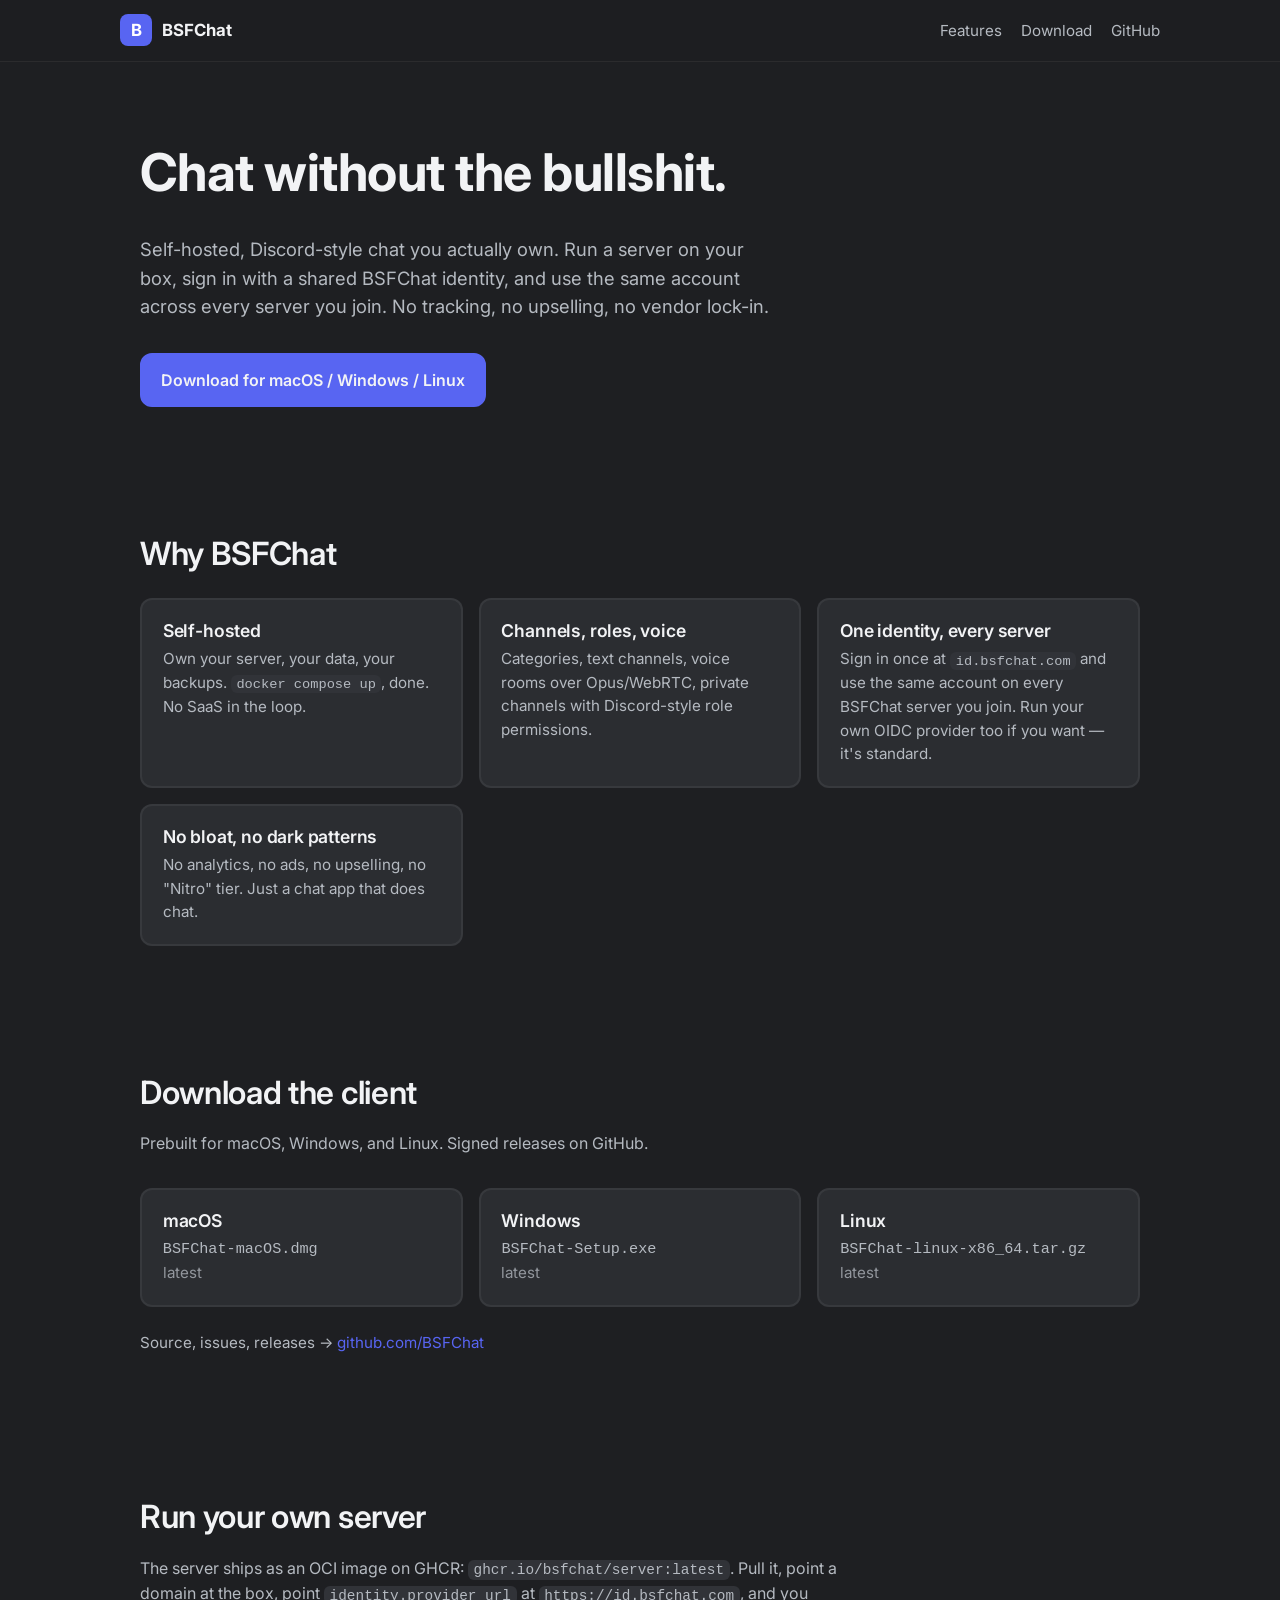
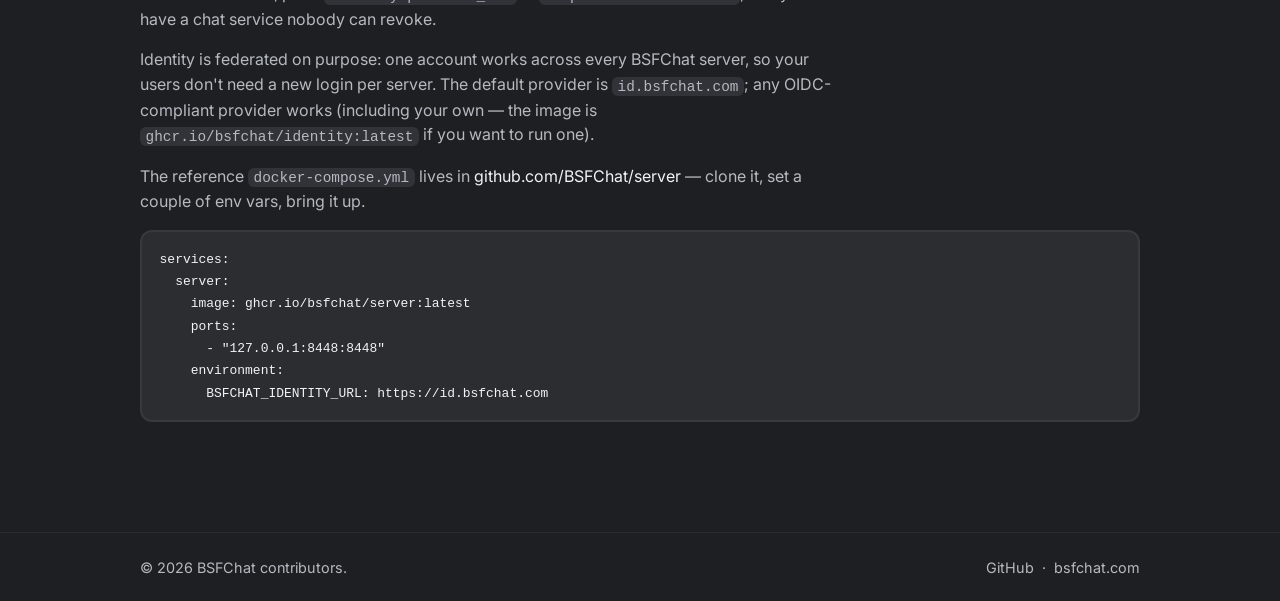
==== index.html @ 58b7e8c8 "Reframe identity as federated, not per-server Identity is intentionally shared across BSFChat server" ====
<!doctype html>
<html lang="en">
  <head>
    <meta charset="utf-8" />
    <meta name="viewport" content="width=device-width, initial-scale=1" />
    <title>BSFChat — Self-hosted chat, no tracking, no lock-in</title>
    <meta
      name="description"
      content="BSFChat is a self-hosted Discord/Teamspeak-style chat app. Own your server, your identity, your data. No tracking, no upselling, no vendor lock-in."
    />
    <meta name="theme-color" content="#1e1f22" />
    <link rel="icon" type="image/svg+xml" href="favicon.svg" />
    <link rel="preconnect" href="https://fonts.googleapis.com" />
    <link rel="preconnect" href="https://fonts.gstatic.com" crossorigin />
    <link
      href="https://fonts.googleapis.com/css2?family=Inter:wght@400;500;600;700&display=swap"
      rel="stylesheet"
    />
    <link rel="stylesheet" href="styles.css" />
  </head>
  <body>
    <header class="site-header">
      <div class="container header-inner">
        <a class="brand" href="/">
          <span class="brand-glyph" aria-hidden="true">B</span>
          <span class="brand-word">BSFChat</span>
        </a>
        <nav class="site-nav" aria-label="Primary">
          <a href="#features">Features</a>
          <a href="#download">Download</a>
          <a href="https://github.com/BSFChat" rel="noopener">GitHub</a>
        </nav>
      </div>
    </header>

    <main>
      <section class="hero">
        <div class="container">
          <h1>Chat without the bullshit.</h1>
          <p class="lede">
            Self-hosted, Discord-style chat you actually own. Run a server on
            your box, sign in with a shared BSFChat identity, and use the same
            account across every server you join. No tracking, no upselling,
            no vendor lock-in.
          </p>
          <a class="btn btn-primary" href="#download">
            Download for macOS / Windows / Linux
          </a>
        </div>
      </section>

      <section id="features" class="features">
        <div class="container">
          <h2>Why BSFChat</h2>
          <div class="tiles">
            <article class="tile">
              <h3>Self-hosted</h3>
              <p>
                Own your server, your data, your backups. <code>docker compose
                up</code>, done. No SaaS in the loop.
              </p>
            </article>
            <article class="tile">
              <h3>Channels, roles, voice</h3>
              <p>
                Categories, text channels, voice rooms over Opus/WebRTC, private
                channels with Discord-style role permissions.
              </p>
            </article>
            <article class="tile">
              <h3>One identity, every server</h3>
              <p>
                Sign in once at <code>id.bsfchat.com</code> and use the same
                account on every BSFChat server you join. Run your own OIDC
                provider too if you want — it's standard.
              </p>
            </article>
            <article class="tile">
              <h3>No bloat, no dark patterns</h3>
              <p>
                No analytics, no ads, no upselling, no "Nitro" tier. Just a chat
                app that does chat.
              </p>
            </article>
          </div>
        </div>
      </section>

      <section id="download" class="download">
        <div class="container">
          <h2>Download the client</h2>
          <p class="section-lede">
            Prebuilt for macOS, Windows, and Linux. Signed releases on GitHub.
          </p>
          <div class="tiles">
            <a
              class="tile tile-link download-tile"
              data-platform="macos"
              href="https://github.com/BSFChat/client/releases/latest/download/BSFChat-macOS.dmg"
            >
              <h3>macOS</h3>
              <p class="download-file">BSFChat-macOS.dmg</p>
              <p class="download-version" data-version>latest</p>
            </a>
            <a
              class="tile tile-link download-tile"
              data-platform="windows"
              href="https://github.com/BSFChat/client/releases/latest/download/BSFChat-Setup.exe"
            >
              <h3>Windows</h3>
              <p class="download-file">BSFChat-Setup.exe</p>
              <p class="download-version" data-version>latest</p>
            </a>
            <a
              class="tile tile-link download-tile"
              data-platform="linux"
              href="https://github.com/BSFChat/client/releases/latest/download/BSFChat-linux-x86_64.tar.gz"
            >
              <h3>Linux</h3>
              <p class="download-file">BSFChat-linux-x86_64.tar.gz</p>
              <p class="download-version" data-version>latest</p>
            </a>
          </div>
          <p class="download-meta">
            Source, issues, releases →
            <a href="https://github.com/BSFChat" rel="noopener"
              >github.com/BSFChat</a
            >
          </p>
        </div>
      </section>

      <section id="self-host" class="self-host">
        <div class="container">
          <h2>Run your own server</h2>
          <p>
            The server ships as an OCI image on GHCR:
            <code>ghcr.io/bsfchat/server:latest</code>. Pull it, point a
            domain at the box, point <code>identity.provider_url</code> at
            <code>https://id.bsfchat.com</code>, and you have a chat service
            nobody can revoke.
          </p>
          <p>
            Identity is federated on purpose: one account works across every
            BSFChat server, so your users don't need a new login per server.
            The default provider is <code>id.bsfchat.com</code>; any
            OIDC-compliant provider works (including your own — the image is
            <code>ghcr.io/bsfchat/identity:latest</code> if you want to run
            one).
          </p>
          <p>
            The reference <code>docker-compose.yml</code> lives in
            <a href="https://github.com/BSFChat/server" rel="noopener"
              >github.com/BSFChat/server</a
            >
            — clone it, set a couple of env vars, bring it up.
          </p>
          <pre><code>services:
  server:
    image: ghcr.io/bsfchat/server:latest
    ports:
      - "127.0.0.1:8448:8448"
    environment:
      BSFCHAT_IDENTITY_URL: https://id.bsfchat.com</code></pre>
        </div>
      </section>
    </main>

    <footer class="site-footer">
      <div class="container footer-inner">
        <p>&copy; <span id="year">2026</span> BSFChat contributors.</p>
        <p>
          <a href="https://github.com/BSFChat" rel="noopener">GitHub</a>
          &nbsp;·&nbsp;
          <a href="https://bsfchat.com">bsfchat.com</a>
        </p>
      </div>
    </footer>

    <script>
      document.getElementById("year").textContent = new Date().getFullYear();

      (function injectVersion() {
        var nodes = document.querySelectorAll("[data-version]");
        if (!nodes.length || typeof fetch !== "function") return;
        fetch("https://api.github.com/repos/BSFChat/client/releases/latest", {
          headers: { Accept: "application/vnd.github+json" }
        })
          .then(function (r) {
            if (!r.ok) throw new Error("bad status " + r.status);
            return r.json();
          })
          .then(function (data) {
            var tag = (data && data.tag_name) || "";
            if (!tag) return;
            nodes.forEach(function (n) {
              n.textContent = tag;
            });
          })
          .catch(function () {
            /* keep the "latest" placeholder */
          });
      })();
    </script>
  </body>
</html>
---- styles.css ----
/* BSFChat landing — dark theme, no framework */

:root {
  --bg-0: #1e1f22;
  --bg-1: #2b2d31;
  --bg-2: #313338;
  --text: #f2f3f5;
  --text-muted: #b5bac1;
  --accent: #5865f2;
  --accent-hover: #4752c4;
  --border: rgba(255, 255, 255, 0.06);
  --radius: 12px;
  --max: 1040px;
}

* { box-sizing: border-box; }

html, body {
  margin: 0;
  padding: 0;
  background: var(--bg-0);
  color: var(--text);
  font-family: "Inter", system-ui, -apple-system, "Segoe UI", Roboto, sans-serif;
  font-size: 16px;
  line-height: 1.55;
  -webkit-font-smoothing: antialiased;
  text-rendering: optimizeLegibility;
}

body { min-height: 100vh; display: flex; flex-direction: column; }
main { flex: 1; }

.container {
  width: 100%;
  max-width: var(--max);
  margin: 0 auto;
  padding: 0 1.25rem;
}

a { color: var(--text); text-decoration: none; }
a:hover { color: var(--accent); }

code {
  font-family: ui-monospace, SFMono-Regular, "SF Mono", Menlo, Consolas, monospace;
  background: var(--bg-2);
  padding: 0.1rem 0.35rem;
  border-radius: 6px;
  font-size: 0.9em;
}

pre {
  background: var(--bg-1);
  border: 2px solid var(--border);
  border-radius: var(--radius);
  padding: 1rem 1.1rem;
  overflow-x: auto;
  font-size: 0.9rem;
  line-height: 1.55;
}

pre code { background: transparent; padding: 0; }

/* Header */
.site-header {
  border-bottom: 1px solid var(--border);
  background: rgba(30, 31, 34, 0.85);
  backdrop-filter: blur(8px);
  position: sticky;
  top: 0;
  z-index: 10;
}

.header-inner {
  display: flex;
  align-items: center;
  justify-content: space-between;
  gap: 1rem;
  padding: 0.9rem 0;
}

.brand { display: inline-flex; align-items: center; gap: 0.6rem; font-weight: 700; }

.brand-glyph {
  display: inline-grid;
  place-items: center;
  width: 2rem;
  height: 2rem;
  border-radius: 8px;
  background: var(--accent);
  color: #fff;
  font-weight: 700;
  font-size: 1.05rem;
}

.brand-word { font-size: 1.05rem; }

.site-nav { display: flex; gap: 1.2rem; font-size: 0.95rem; color: var(--text-muted); }
.site-nav a { color: var(--text-muted); }
.site-nav a:hover { color: var(--text); }

/* Sections */
section { padding: 4rem 0; }

h1, h2, h3 { margin: 0 0 0.6em; line-height: 1.2; letter-spacing: -0.01em; }
h1 { font-size: clamp(2rem, 5vw, 3.25rem); font-weight: 700; }
h2 { font-size: clamp(1.4rem, 3vw, 2rem); font-weight: 600; }
h3 { font-size: 1.1rem; font-weight: 600; }

p { color: var(--text-muted); margin: 0 0 1rem; }

.lede { font-size: 1.15rem; max-width: 40rem; margin-bottom: 2rem; }
.section-lede { max-width: 40rem; margin-bottom: 2rem; }

.hero { padding: 5rem 0 4rem; }
.hero h1 { max-width: 18ch; }

/* Buttons */
.btn {
  display: inline-block;
  padding: 0.8rem 1.2rem;
  border: 2px solid var(--border);
  border-radius: var(--radius);
  font-weight: 600;
  font-size: 1rem;
  color: var(--text);
  background: var(--bg-1);
  transition: border-color 0.15s ease, background 0.15s ease, transform 0.15s ease;
}
.btn:hover { border-color: var(--accent); color: var(--text); }
.btn-primary { background: var(--accent); border-color: var(--accent); }
.btn-primary:hover { background: var(--accent-hover); border-color: var(--accent-hover); }

/* Tiles */
.tiles {
  display: grid;
  gap: 1rem;
  grid-template-columns: repeat(auto-fit, minmax(240px, 1fr));
  margin-top: 1.5rem;
}

.tile {
  background: var(--bg-1);
  border: 2px solid var(--border);
  border-radius: var(--radius);
  padding: 1.25rem 1.3rem;
  transition: border-color 0.15s ease, transform 0.15s ease;
}
.tile:hover { border-color: var(--accent); }
.tile h3 { margin-bottom: 0.4rem; }
.tile p { margin: 0; font-size: 0.95rem; }

.tile-link { display: block; }
.tile-link:hover { transform: translateY(-2px); }

.download-file {
  font-family: ui-monospace, SFMono-Regular, "SF Mono", Menlo, Consolas, monospace;
  font-size: 0.85rem;
  color: var(--text-muted);
  margin-bottom: 0.4rem;
  word-break: break-all;
}

.download-version { font-size: 0.8rem; color: var(--text-muted); margin: 0; opacity: 0.75; }
.download-meta { margin-top: 1.5rem; font-size: 0.95rem; }
.download-meta a { color: var(--accent); }

.self-host p { max-width: 44rem; }

/* Footer */
.site-footer {
  border-top: 1px solid var(--border);
  padding: 1.5rem 0;
  margin-top: 2rem;
}

.footer-inner {
  display: flex;
  justify-content: space-between;
  gap: 1rem;
  flex-wrap: wrap;
  color: var(--text-muted);
  font-size: 0.9rem;
}
.footer-inner p { margin: 0; }
.footer-inner a { color: var(--text-muted); }
.footer-inner a:hover { color: var(--accent); }

/* Responsive */
@media (max-width: 540px) {
  .site-nav { gap: 0.9rem; font-size: 0.9rem; }
  section { padding: 3rem 0; }
  .hero { padding: 3.5rem 0 3rem; }
}

@media (prefers-reduced-motion: reduce) {
  *, *::before, *::after {
    transition: none !important;
    animation: none !important;
    scroll-behavior: auto !important;
  }
}

html { scroll-behavior: smooth; }
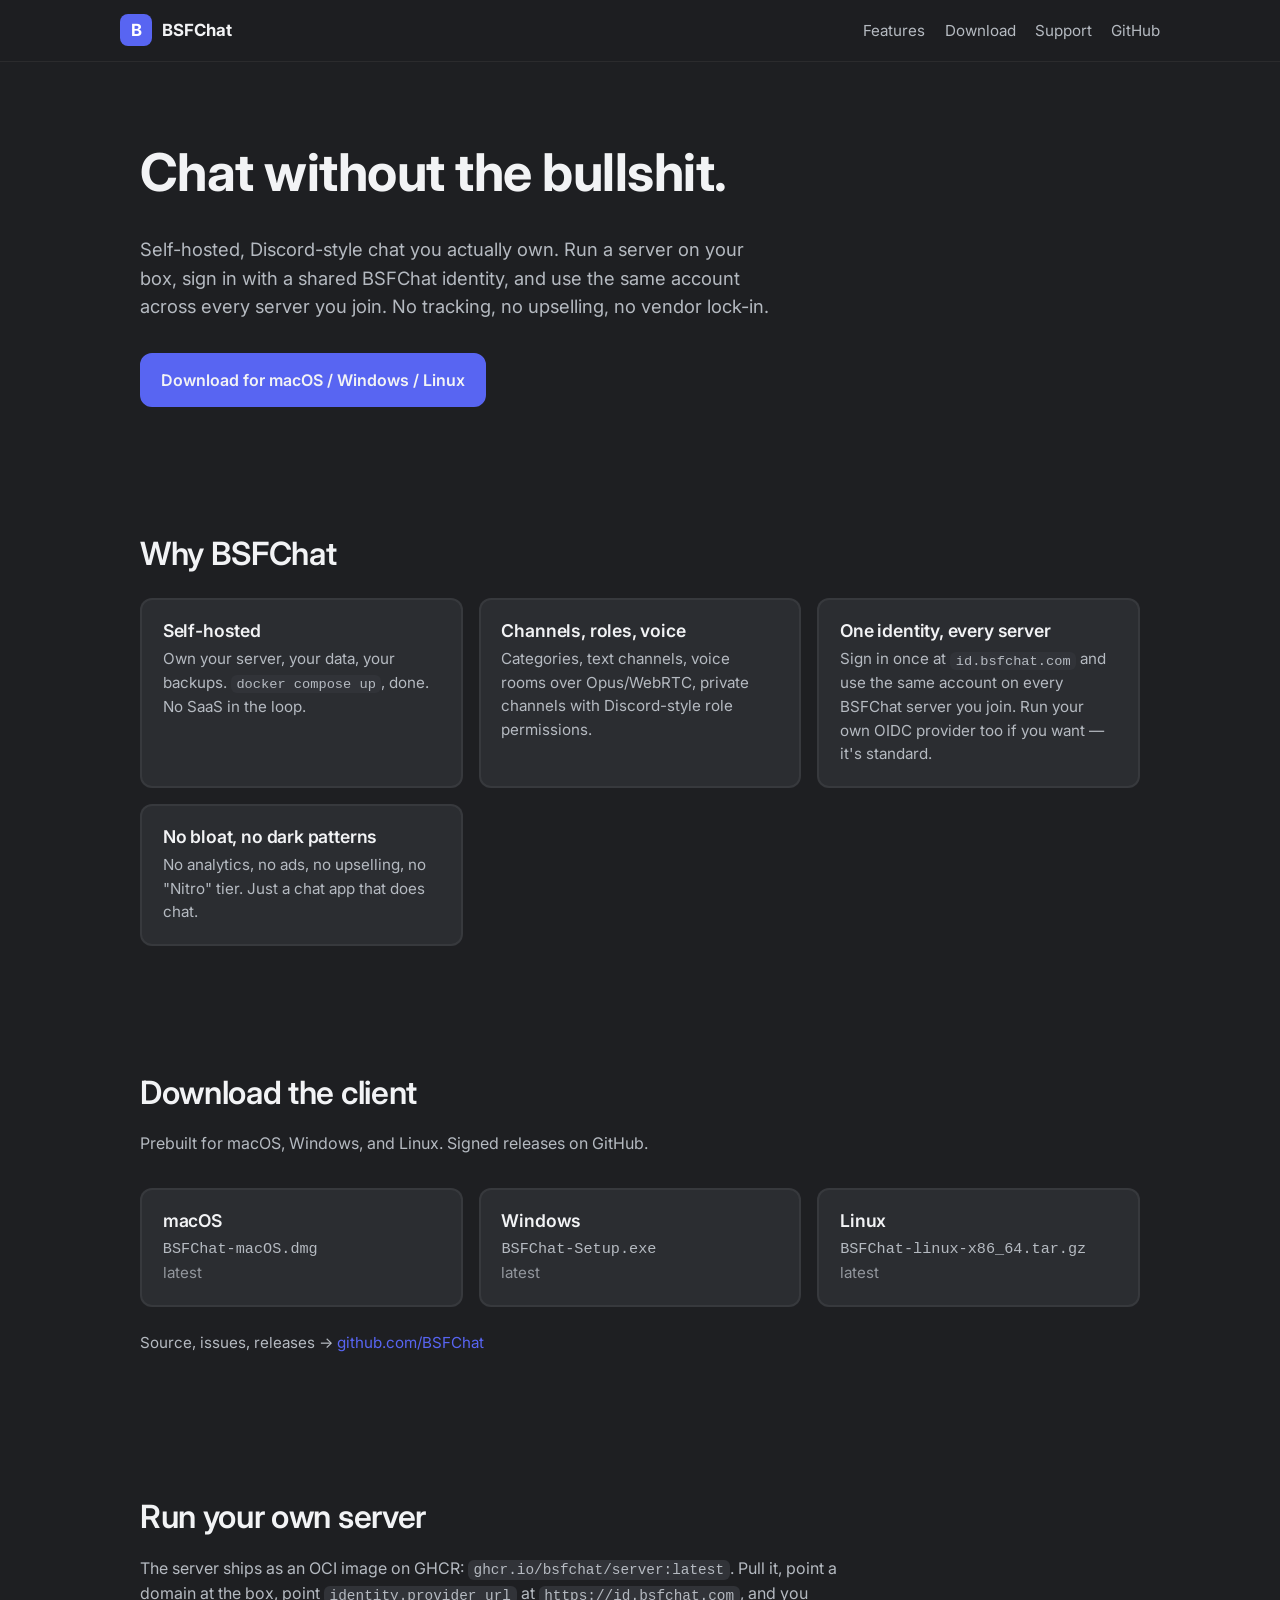
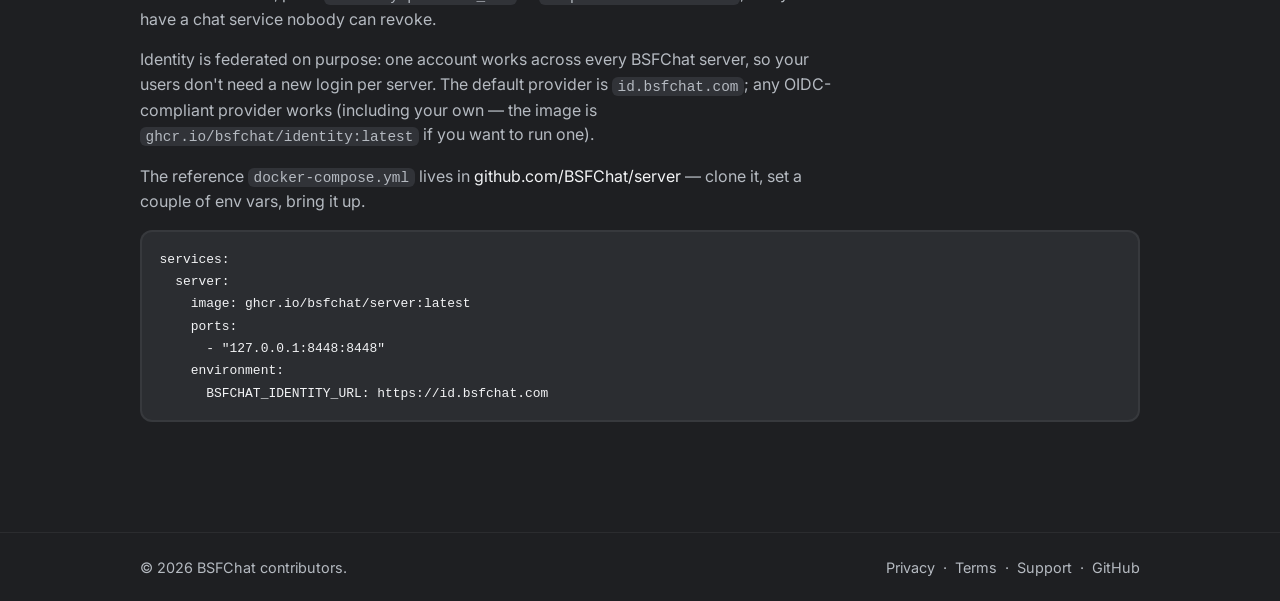
==== commit f133e2ac: "web: privacy policy, grounded in what the code actually does Neither store accepts a submission with" ====
--- a/index.html
+++ b/index.html
@@ -28,6 +28,7 @@
         <nav class="site-nav" aria-label="Primary">
           <a href="#features">Features</a>
           <a href="#download">Download</a>
+          <a href="/support">Support</a>
           <a href="https://github.com/BSFChat" rel="noopener">GitHub</a>
         </nav>
       </div>
@@ -170,9 +171,13 @@
       <div class="container footer-inner">
         <p>&copy; <span id="year">2026</span> BSFChat contributors.</p>
         <p>
+          <a href="/privacy">Privacy</a>
+          &nbsp;·&nbsp;
+          <a href="/terms">Terms</a>
+          &nbsp;·&nbsp;
+          <a href="/support">Support</a>
+          &nbsp;·&nbsp;
           <a href="https://github.com/BSFChat" rel="noopener">GitHub</a>
-          &nbsp;·&nbsp;
-          <a href="https://bsfchat.com">bsfchat.com</a>
         </p>
       </div>
     </footer>
--- a/styles.css
+++ b/styles.css
@@ -201,3 +201,108 @@
 }
 
 html { scroll-behavior: smooth; }
+
+/* ---------------------------------------------------------------------------
+   Document pages (/privacy, /terms, /support)
+   Long-form prose. Same tokens as the landing page — no new colours.
+   --------------------------------------------------------------------------- */
+
+.doc { padding: 3rem 0 4rem; }
+.doc .container { max-width: 46rem; }
+
+.doc h1 { font-size: clamp(1.8rem, 4vw, 2.6rem); margin-bottom: 0.4em; }
+.doc h2 {
+  font-size: 1.35rem;
+  margin-top: 2.5rem;
+  padding-top: 1.5rem;
+  border-top: 1px solid var(--border);
+}
+.doc h3 { font-size: 1.05rem; margin-top: 1.8rem; }
+.doc h2:first-of-type { border-top: 0; padding-top: 0; margin-top: 2rem; }
+
+.doc p, .doc li { color: var(--text-muted); }
+.doc strong { color: var(--text); font-weight: 600; }
+.doc ul, .doc ol { margin: 0 0 1rem; padding-left: 1.3rem; }
+.doc li { margin-bottom: 0.5rem; }
+.doc a { color: var(--accent); }
+.doc a:hover { text-decoration: underline; }
+
+.doc-meta {
+  font-size: 0.9rem;
+  color: var(--text-muted);
+  opacity: 0.8;
+  margin-bottom: 2rem;
+}
+
+/* Callouts. .doc-note is the neutral one; .doc-note-review is the
+   "an AI drafted this, a human has not signed it off" banner. */
+.doc-note {
+  background: var(--bg-1);
+  border: 2px solid var(--border);
+  border-left-width: 4px;
+  border-left-color: var(--accent);
+  border-radius: var(--radius);
+  padding: 1.1rem 1.25rem;
+  margin: 0 0 2rem;
+}
+.doc-note p:last-child { margin-bottom: 0; }
+.doc-note h2, .doc-note h3 {
+  margin-top: 0;
+  padding-top: 0;
+  border-top: 0;
+  color: var(--text);
+}
+
+.doc-note-review { border-left-color: #faa61a; }
+.doc-note-review h2 { font-size: 1.1rem; }
+
+/* Inline marker for a sentence the owner must confirm before publishing. */
+.review-flag {
+  color: #faa61a;
+  font-weight: 600;
+  font-size: 0.85em;
+  letter-spacing: 0.02em;
+  text-transform: uppercase;
+  white-space: nowrap;
+}
+
+/* Tables — used for the "what is stored" summaries. */
+.doc table {
+  width: 100%;
+  border-collapse: collapse;
+  margin: 0 0 1.5rem;
+  font-size: 0.95rem;
+}
+.doc th, .doc td {
+  text-align: left;
+  vertical-align: top;
+  padding: 0.6rem 0.75rem;
+  border-bottom: 1px solid var(--border);
+  color: var(--text-muted);
+}
+.doc th { color: var(--text); font-weight: 600; }
+.doc thead tr { border-bottom: 2px solid var(--border); }
+.doc tbody tr:last-child td { border-bottom: 0; }
+
+.doc-table-wrap { overflow-x: auto; }
+
+/* The "what we do not collect" list — visually distinct from prose. */
+.doc-nope { list-style: none; padding-left: 0; }
+.doc-nope li {
+  padding-left: 1.6rem;
+  position: relative;
+}
+.doc-nope li::before {
+  content: "×";
+  position: absolute;
+  left: 0.35rem;
+  top: -0.05rem;
+  color: var(--accent);
+  font-weight: 700;
+  font-size: 1.15em;
+}
+
+@media (max-width: 540px) {
+  .doc { padding: 2rem 0 3rem; }
+  .doc th, .doc td { padding: 0.5rem 0.5rem; font-size: 0.9rem; }
+}
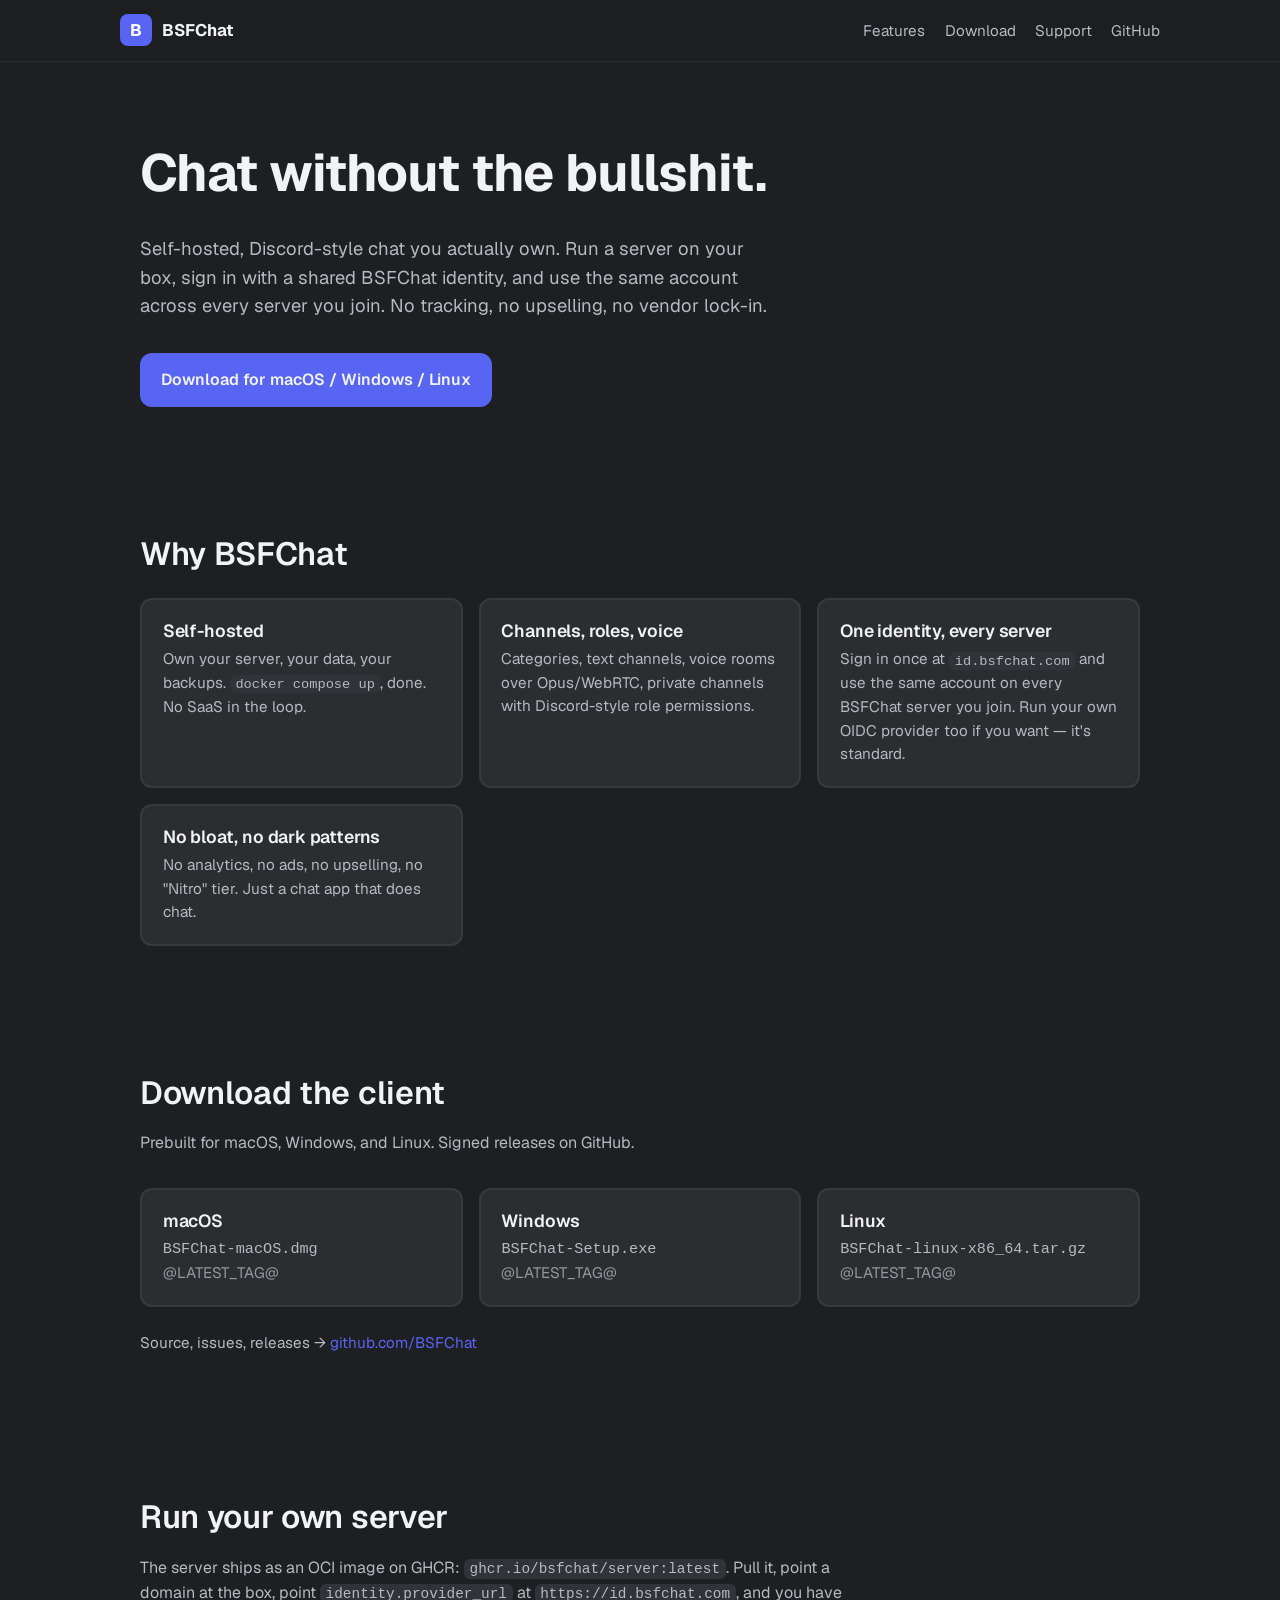
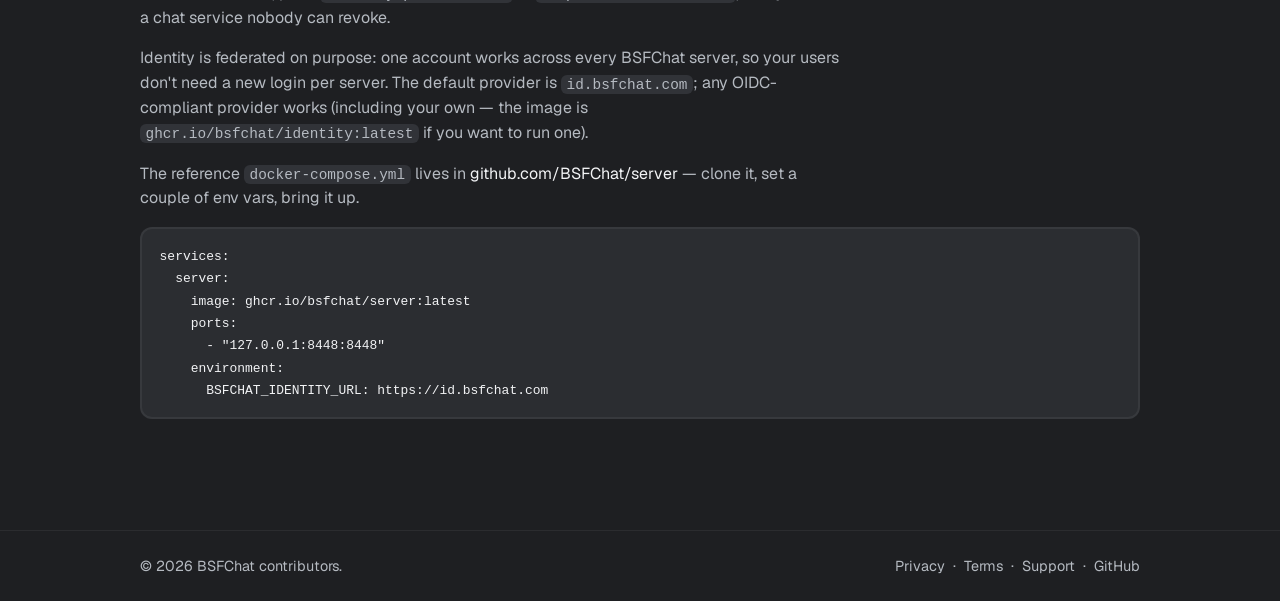
==== commit 347c87a2: "web: stop handing visitors to Google and GitHub to render a page that says "no tracking" The privacy" ====
--- a/index.html
+++ b/index.html
@@ -10,12 +10,6 @@
     />
     <meta name="theme-color" content="#1e1f22" />
     <link rel="icon" type="image/svg+xml" href="favicon.svg" />
-    <link rel="preconnect" href="https://fonts.googleapis.com" />
-    <link rel="preconnect" href="https://fonts.gstatic.com" crossorigin />
-    <link
-      href="https://fonts.googleapis.com/css2?family=Inter:wght@400;500;600;700&display=swap"
-      rel="stylesheet"
-    />
     <link rel="stylesheet" href="styles.css" />
   </head>
   <body>
@@ -101,7 +95,7 @@
             >
               <h3>macOS</h3>
               <p class="download-file">BSFChat-macOS.dmg</p>
-              <p class="download-version" data-version>latest</p>
+              <p class="download-version">@LATEST_TAG@</p>
             </a>
             <a
               class="tile tile-link download-tile"
@@ -110,7 +104,7 @@
             >
               <h3>Windows</h3>
               <p class="download-file">BSFChat-Setup.exe</p>
-              <p class="download-version" data-version>latest</p>
+              <p class="download-version">@LATEST_TAG@</p>
             </a>
             <a
               class="tile tile-link download-tile"
@@ -119,7 +113,7 @@
             >
               <h3>Linux</h3>
               <p class="download-file">BSFChat-linux-x86_64.tar.gz</p>
-              <p class="download-version" data-version>latest</p>
+              <p class="download-version">@LATEST_TAG@</p>
             </a>
           </div>
           <p class="download-meta">
@@ -169,7 +163,7 @@
 
     <footer class="site-footer">
       <div class="container footer-inner">
-        <p>&copy; <span id="year">2026</span> BSFChat contributors.</p>
+        <p>&copy; 2026 BSFChat contributors.</p>
         <p>
           <a href="/privacy">Privacy</a>
           &nbsp;·&nbsp;
@@ -182,30 +176,18 @@
       </div>
     </footer>
 
-    <script>
-      document.getElementById("year").textContent = new Date().getFullYear();
+    <!--
+      No script on this page any more, deliberately.
 
-      (function injectVersion() {
-        var nodes = document.querySelectorAll("[data-version]");
-        if (!nodes.length || typeof fetch !== "function") return;
-        fetch("https://api.github.com/repos/BSFChat/client/releases/latest", {
-          headers: { Accept: "application/vnd.github+json" }
-        })
-          .then(function (r) {
-            if (!r.ok) throw new Error("bad status " + r.status);
-            return r.json();
-          })
-          .then(function (data) {
-            var tag = (data && data.tag_name) || "";
-            if (!tag) return;
-            nodes.forEach(function (n) {
-              n.textContent = tag;
-            });
-          })
-          .catch(function () {
-            /* keep the "latest" placeholder */
-          });
-      })();
-    </script>
+      The version labels used to be filled in by a browser-side fetch of
+      the GitHub releases API. That handed every visitor's IP address and
+      User-Agent to a third party before they had clicked anything, on a
+      site whose entire pitch is "no tracking". The tag is substituted at
+      deploy time instead (see .github/workflows/deploy.yml), so what the
+      browser receives is static bytes from this origin and nothing else.
+
+      The copyright year is baked in rather than computed from the
+      visitor's clock, which was the only other reason for script here.
+    -->
   </body>
 </html>
--- a/styles.css
+++ b/styles.css
@@ -1,4 +1,35 @@
 /* BSFChat landing — dark theme, no framework */
+
+/* Self-hosted, deliberately.
+ *
+ * This site tells visitors it does not track them, so it must not hand
+ * their IP address to a third party to render its own text. A
+ * <link href="fonts.googleapis.com"> does exactly that: every visitor's
+ * IP, User-Agent and Referer reach Google before a single word is
+ * drawn, which is also why a German court found embedded Google Fonts
+ * to be an unlawful transfer of personal data (LG München I, 3 O
+ * 17493/20). One 70 KB file served from our own origin removes the
+ * whole problem, and removes the round trip as well.
+ *
+ * Geist rather than Inter because it is the typeface the desktop and
+ * mobile clients already ship (client/qml/fonts/Geist-Variable.ttf), so
+ * the site and the app now look like the same product — and because it
+ * was already vetted and licensed in this project. SIL Open Font
+ * License 1.1; the licence text ships beside the font at
+ * /fonts/OFL.txt, which is what the OFL requires.
+ *
+ * One variable font covers every weight the site uses (400-700), so
+ * this is a single request, not four. font-display: swap keeps text
+ * visible while it loads; the system stack below is what renders in
+ * that window and is close enough in metrics not to reflow badly.
+ */
+@font-face {
+  font-family: "Geist";
+  src: url("/fonts/Geist-Variable.woff2") format("woff2-variations");
+  font-weight: 100 900;
+  font-style: normal;
+  font-display: swap;
+}
 
 :root {
   --bg-0: #1e1f22;
@@ -9,6 +40,7 @@
   --accent: #5865f2;
   --accent-hover: #4752c4;
   --border: rgba(255, 255, 255, 0.06);
+  --warn: #faa61a;
   --radius: 12px;
   --max: 1040px;
 }
@@ -20,7 +52,7 @@
   padding: 0;
   background: var(--bg-0);
   color: var(--text);
-  font-family: "Inter", system-ui, -apple-system, "Segoe UI", Roboto, sans-serif;
+  font-family: "Geist", system-ui, -apple-system, "Segoe UI", Roboto, sans-serif;
   font-size: 16px;
   line-height: 1.55;
   -webkit-font-smoothing: antialiased;
@@ -187,7 +219,10 @@
 
 /* Responsive */
 @media (max-width: 540px) {
-  .site-nav { gap: 0.9rem; font-size: 0.9rem; }
+  /* Four nav links no longer fit beside the wordmark, so let the nav drop
+     to its own line rather than letting the last one clip off the edge. */
+  .header-inner { flex-wrap: wrap; row-gap: 0.5rem; }
+  .site-nav { gap: 0.9rem; font-size: 0.9rem; flex-wrap: wrap; }
   section { padding: 3rem 0; }
   .hero { padding: 3.5rem 0 3rem; }
 }
@@ -253,12 +288,12 @@
   color: var(--text);
 }
 
-.doc-note-review { border-left-color: #faa61a; }
+.doc-note-review { border-left-color: var(--warn); }
 .doc-note-review h2 { font-size: 1.1rem; }
 
 /* Inline marker for a sentence the owner must confirm before publishing. */
 .review-flag {
-  color: #faa61a;
+  color: var(--warn);
   font-weight: 600;
   font-size: 0.85em;
   letter-spacing: 0.02em;
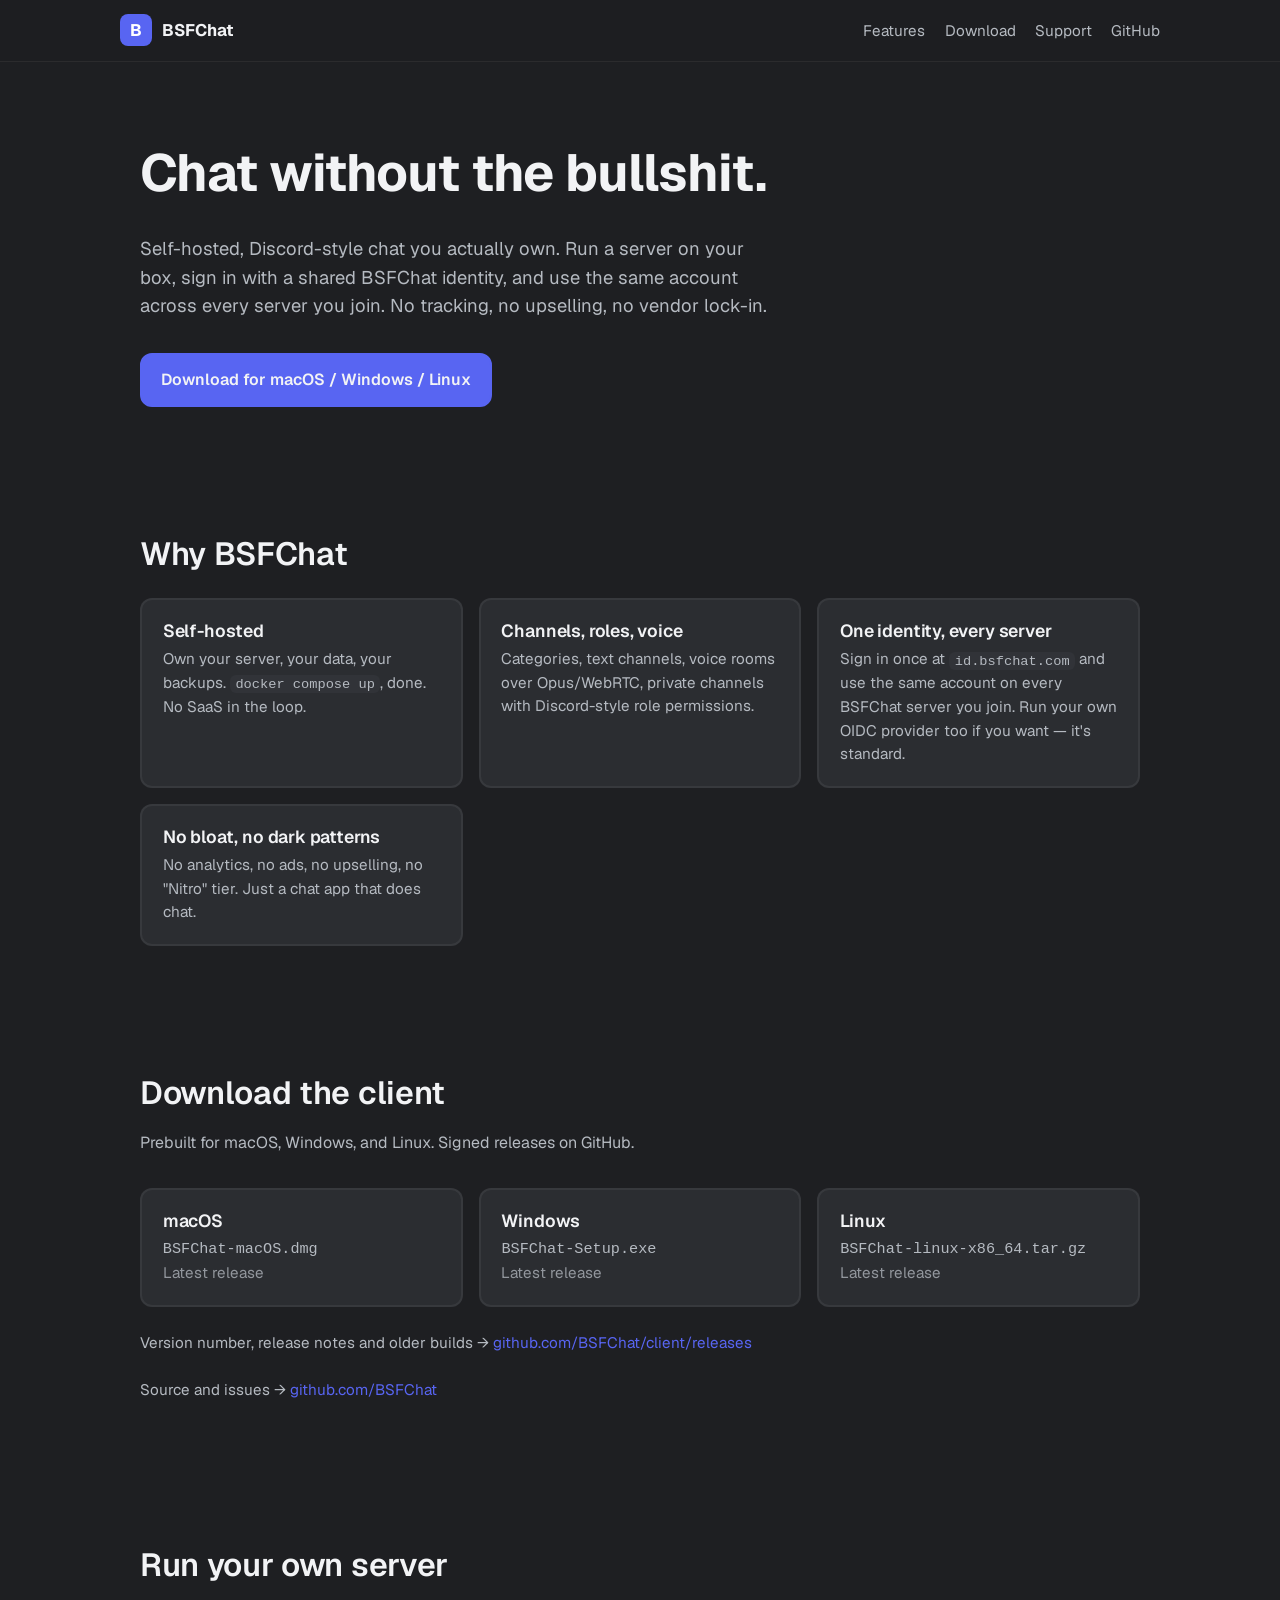
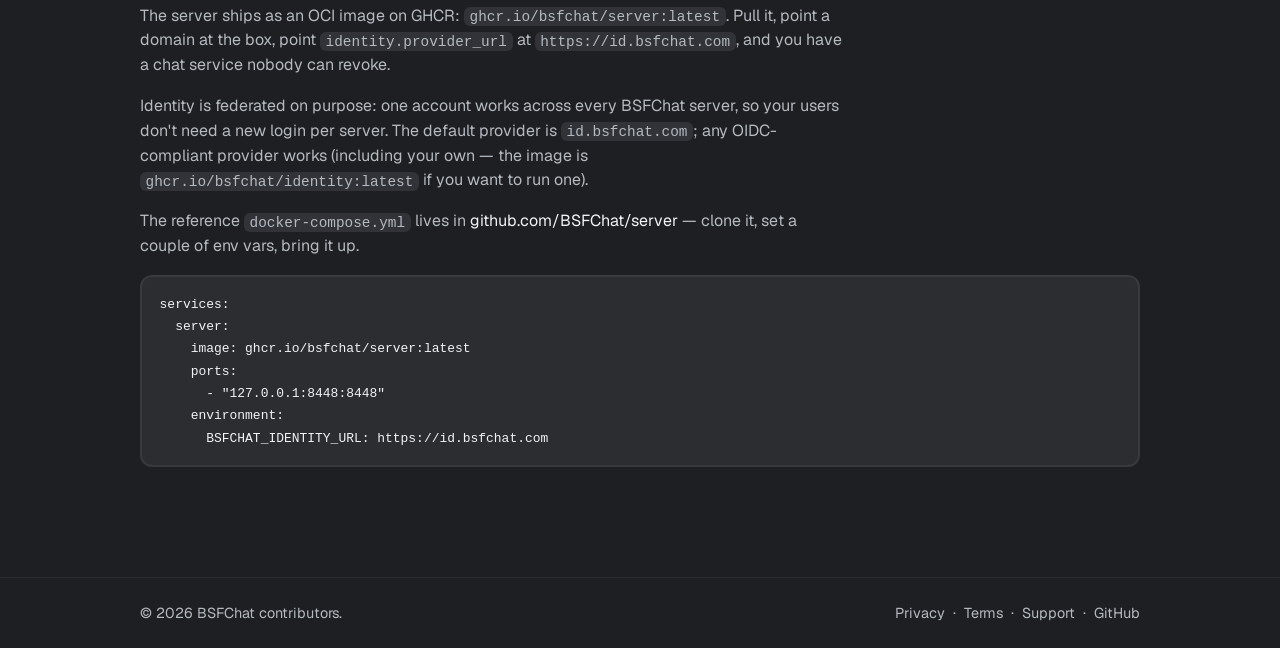
==== commit bfb00b60: "site: stop showing @LATEST_TAG@ on the download cards The deploy workflow that substituted the tag w" ====
--- a/index.html
+++ b/index.html
@@ -95,7 +95,7 @@
             >
               <h3>macOS</h3>
               <p class="download-file">BSFChat-macOS.dmg</p>
-              <p class="download-version">@LATEST_TAG@</p>
+              <p class="download-version">Latest release</p>
             </a>
             <a
               class="tile tile-link download-tile"
@@ -104,7 +104,7 @@
             >
               <h3>Windows</h3>
               <p class="download-file">BSFChat-Setup.exe</p>
-              <p class="download-version">@LATEST_TAG@</p>
+              <p class="download-version">Latest release</p>
             </a>
             <a
               class="tile tile-link download-tile"
@@ -113,11 +113,17 @@
             >
               <h3>Linux</h3>
               <p class="download-file">BSFChat-linux-x86_64.tar.gz</p>
-              <p class="download-version">@LATEST_TAG@</p>
+              <p class="download-version">Latest release</p>
             </a>
           </div>
           <p class="download-meta">
-            Source, issues, releases →
+            Version number, release notes and older builds →
+            <a href="https://github.com/BSFChat/client/releases/latest" rel="noopener"
+              >github.com/BSFChat/client/releases</a
+            >
+          </p>
+          <p class="download-meta">
+            Source and issues →
             <a href="https://github.com/BSFChat" rel="noopener"
               >github.com/BSFChat</a
             >
@@ -177,17 +183,14 @@
     </footer>
 
     <!--
-      No script on this page any more, deliberately.
-
-      The version labels used to be filled in by a browser-side fetch of
-      the GitHub releases API. That handed every visitor's IP address and
-      User-Agent to a third party before they had clicked anything, on a
-      site whose entire pitch is "no tracking". The tag is substituted at
-      deploy time instead (see .github/workflows/deploy.yml), so what the
-      browser receives is static bytes from this origin and nothing else.
-
-      The copyright year is baked in rather than computed from the
-      visitor's clock, which was the only other reason for script here.
+      No script on this page, deliberately. Fetching the version from the
+      GitHub releases API in the browser would hand every visitor's IP and
+      User-Agent to a third party before they clicked anything. The download
+      links use GitHub's releases/latest/download/<asset> redirect, which
+      always resolves to the newest release, so the cards need no version
+      number to work; the exact version is one click away on the releases
+      page. Asset names must match the softprops/action-gh-release "files:"
+      list in BSFChat/client .github/workflows/ci.yml.
     -->
   </body>
 </html>
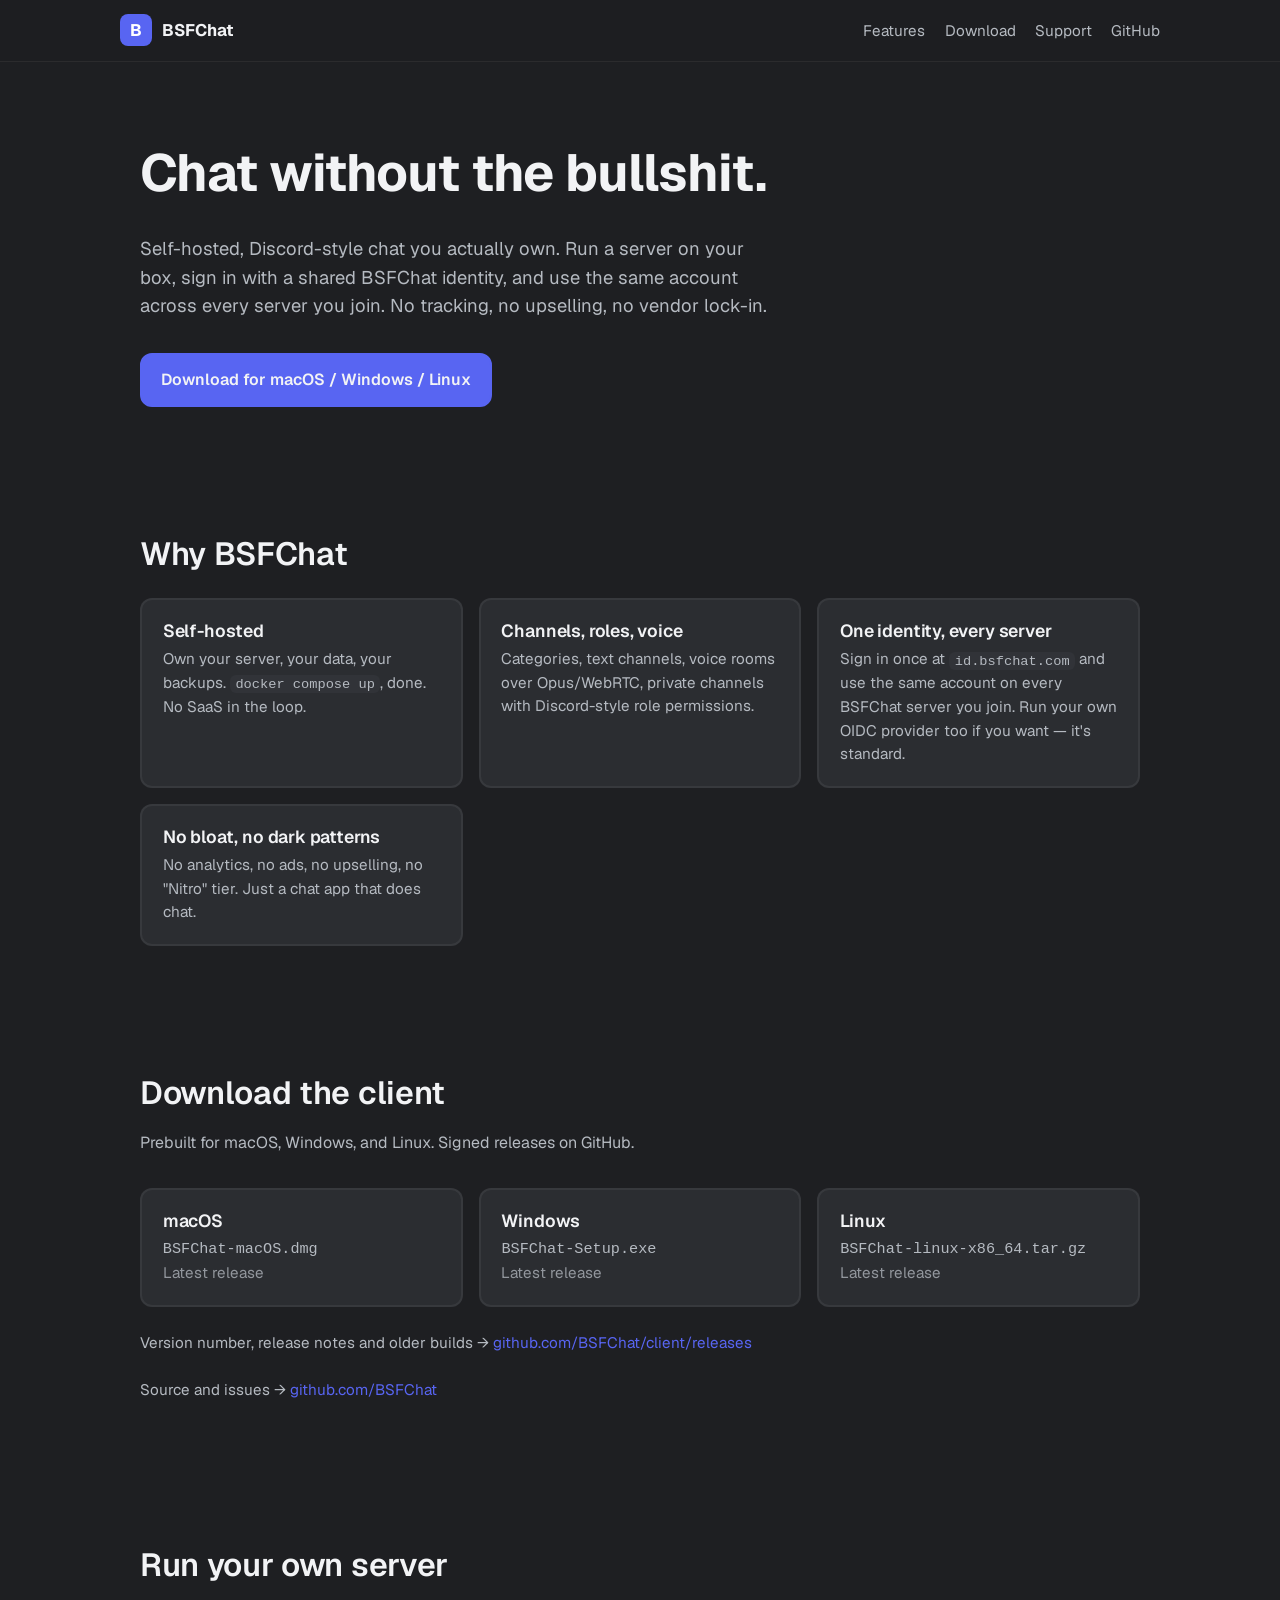
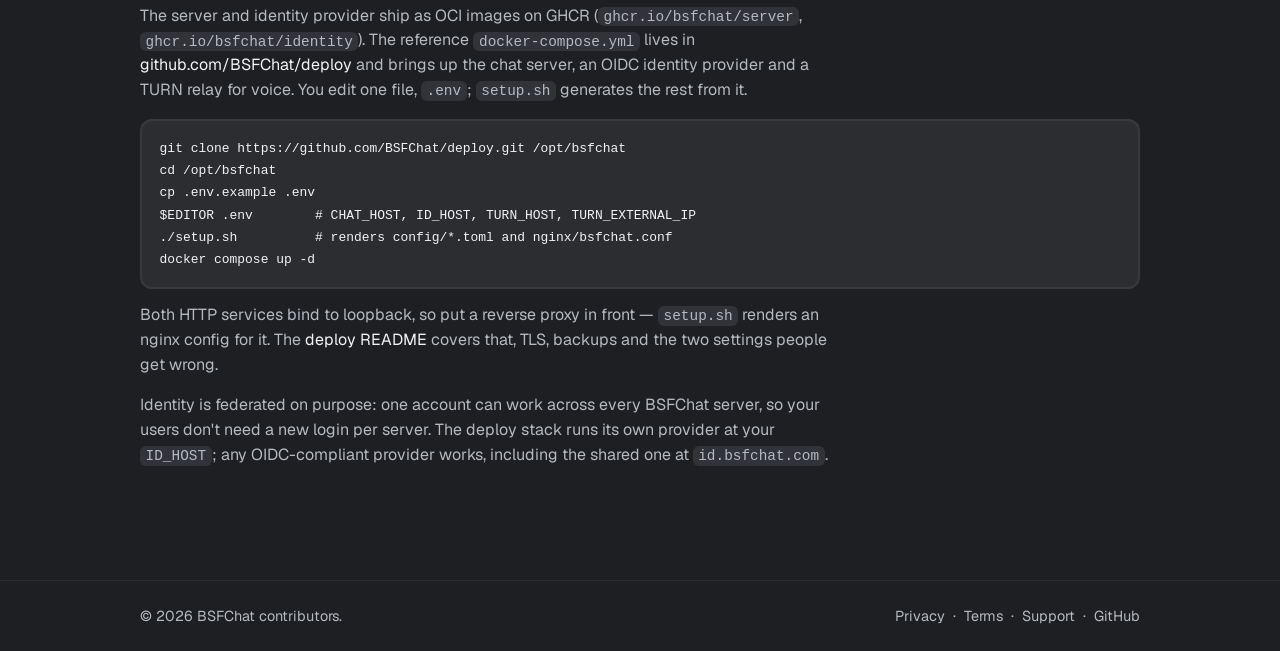
==== commit 3cadb938: "site: point self-hosters at BSFChat/deploy with the real quick start The homepage and support page s" ====
--- a/index.html
+++ b/index.html
@@ -135,34 +135,39 @@
         <div class="container">
           <h2>Run your own server</h2>
           <p>
-            The server ships as an OCI image on GHCR:
-            <code>ghcr.io/bsfchat/server:latest</code>. Pull it, point a
-            domain at the box, point <code>identity.provider_url</code> at
-            <code>https://id.bsfchat.com</code>, and you have a chat service
-            nobody can revoke.
-          </p>
+            The server and identity provider ship as OCI images on GHCR
+            (<code>ghcr.io/bsfchat/server</code>,
+            <code>ghcr.io/bsfchat/identity</code>). The reference
+            <code>docker-compose.yml</code> lives in
+            <a href="https://github.com/BSFChat/deploy" rel="noopener"
+              >github.com/BSFChat/deploy</a
+            >
+            and brings up the chat server, an OIDC identity provider and a
+            TURN relay for voice. You edit one file, <code>.env</code>;
+            <code>setup.sh</code> generates the rest from it.
+          </p>
+          <pre><code>git clone https://github.com/BSFChat/deploy.git /opt/bsfchat
+cd /opt/bsfchat
+cp .env.example .env
+$EDITOR .env        # CHAT_HOST, ID_HOST, TURN_HOST, TURN_EXTERNAL_IP
+./setup.sh          # renders config/*.toml and nginx/bsfchat.conf
+docker compose up -d</code></pre>
           <p>
-            Identity is federated on purpose: one account works across every
-            BSFChat server, so your users don't need a new login per server.
-            The default provider is <code>id.bsfchat.com</code>; any
-            OIDC-compliant provider works (including your own — the image is
-            <code>ghcr.io/bsfchat/identity:latest</code> if you want to run
-            one).
+            Both HTTP services bind to loopback, so put a reverse proxy in
+            front &mdash; <code>setup.sh</code> renders an nginx config for
+            it. The
+            <a href="https://github.com/BSFChat/deploy#readme" rel="noopener"
+              >deploy README</a
+            >
+            covers that, TLS, backups and the two settings people get wrong.
           </p>
           <p>
-            The reference <code>docker-compose.yml</code> lives in
-            <a href="https://github.com/BSFChat/server" rel="noopener"
-              >github.com/BSFChat/server</a
-            >
-            — clone it, set a couple of env vars, bring it up.
-          </p>
-          <pre><code>services:
-  server:
-    image: ghcr.io/bsfchat/server:latest
-    ports:
-      - "127.0.0.1:8448:8448"
-    environment:
-      BSFCHAT_IDENTITY_URL: https://id.bsfchat.com</code></pre>
+            Identity is federated on purpose: one account can work across
+            every BSFChat server, so your users don't need a new login per
+            server. The deploy stack runs its own provider at your
+            <code>ID_HOST</code>; any OIDC-compliant provider works, including
+            the shared one at <code>id.bsfchat.com</code>.
+          </p>
         </div>
       </section>
     </main>
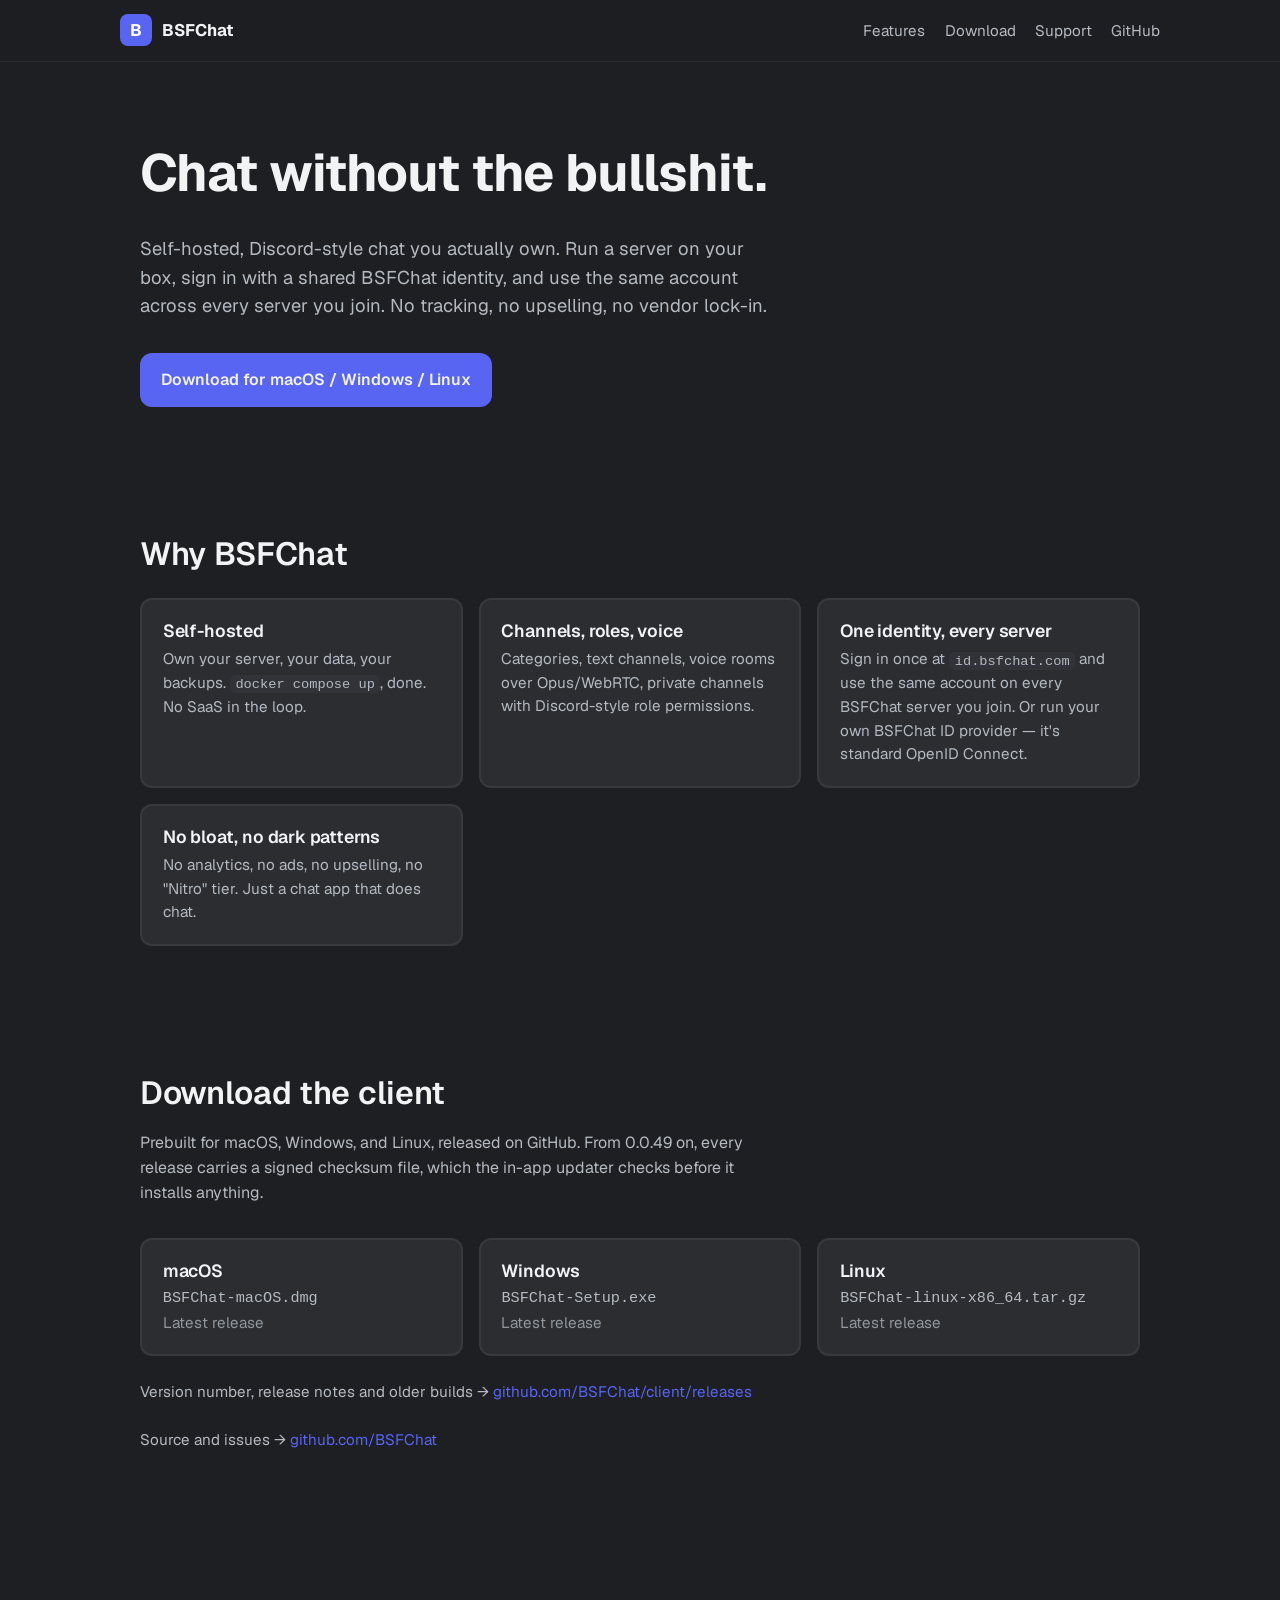
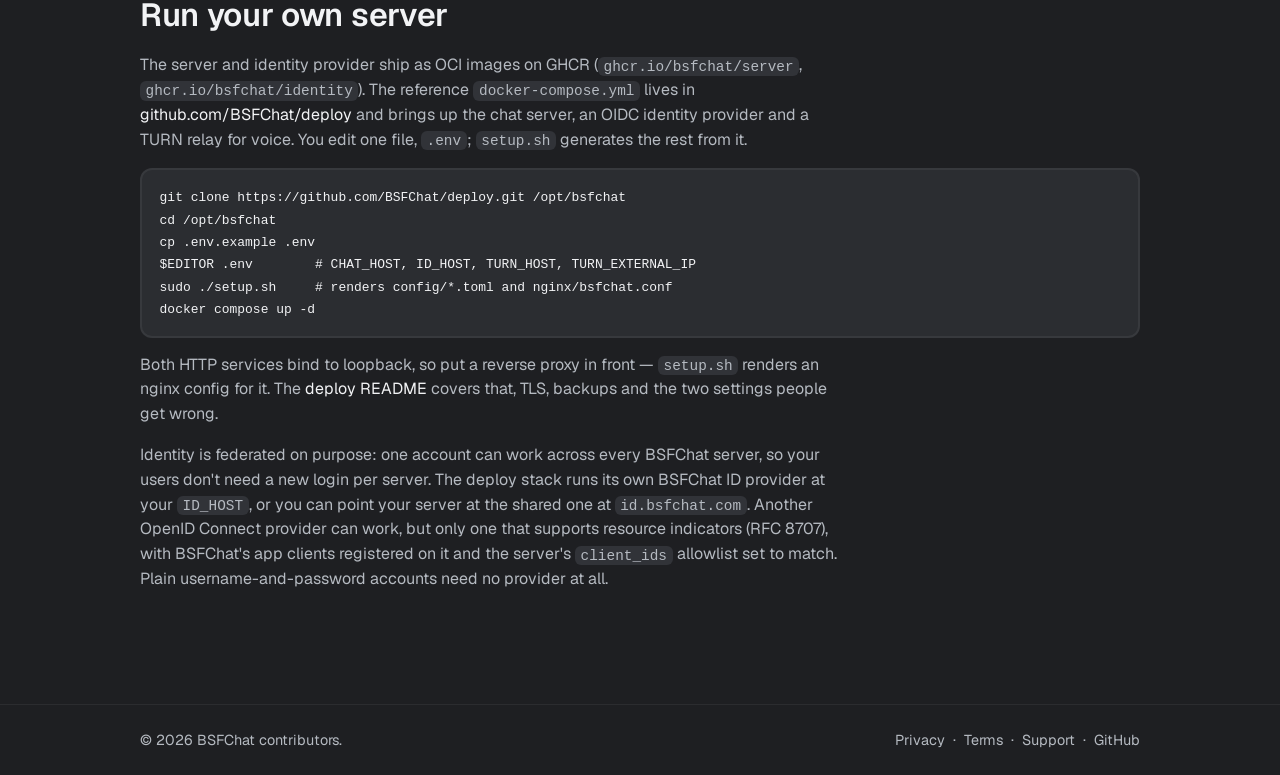
==== commit 3a6b50da: "site: accurate signing, OIDC and self-host claims; add a social card - "Signed releases" was not tru" ====
--- a/index.html
+++ b/index.html
@@ -9,8 +9,22 @@
       content="BSFChat is a self-hosted Discord/Teamspeak-style chat app. Own your server, your identity, your data. No tracking, no upselling, no vendor lock-in."
     />
     <meta name="theme-color" content="#1e1f22" />
-    <link rel="icon" type="image/svg+xml" href="favicon.svg" />
-    <link rel="stylesheet" href="styles.css" />
+    <link rel="canonical" href="https://bsfchat.com/" />
+    <meta property="og:type" content="website" />
+    <meta property="og:site_name" content="BSFChat" />
+    <meta property="og:title" content="BSFChat — Self-hosted chat, no tracking, no lock-in" />
+    <meta property="og:description" content="BSFChat is a self-hosted Discord/Teamspeak-style chat app. Own your server, your identity, your data. No tracking, no upselling, no vendor lock-in." />
+    <meta property="og:url" content="https://bsfchat.com/" />
+    <meta property="og:image" content="https://bsfchat.com/og-image.png" />
+    <meta property="og:image:width" content="1200" />
+    <meta property="og:image:height" content="630" />
+    <meta property="og:image:alt" content="BSFChat: self-hosted chat you actually own." />
+    <meta name="twitter:card" content="summary_large_image" />
+    <meta name="twitter:image" content="https://bsfchat.com/og-image.png" />
+    <meta name="twitter:title" content="BSFChat — Self-hosted chat, no tracking, no lock-in" />
+    <meta name="twitter:description" content="BSFChat is a self-hosted Discord/Teamspeak-style chat app. Own your server, your identity, your data. No tracking, no upselling, no vendor lock-in." />
+    <link rel="icon" type="image/svg+xml" href="/favicon.svg" />
+    <link rel="stylesheet" href="/styles.css" />
   </head>
   <body>
     <header class="site-header">
@@ -22,7 +36,7 @@
         <nav class="site-nav" aria-label="Primary">
           <a href="#features">Features</a>
           <a href="#download">Download</a>
-          <a href="/support">Support</a>
+          <a href="/support/">Support</a>
           <a href="https://github.com/BSFChat" rel="noopener">GitHub</a>
         </nav>
       </div>
@@ -66,8 +80,8 @@
               <h3>One identity, every server</h3>
               <p>
                 Sign in once at <code>id.bsfchat.com</code> and use the same
-                account on every BSFChat server you join. Run your own OIDC
-                provider too if you want — it's standard.
+                account on every BSFChat server you join. Or run your own
+                BSFChat ID provider &mdash; it's standard OpenID Connect.
               </p>
             </article>
             <article class="tile">
@@ -85,7 +99,9 @@
         <div class="container">
           <h2>Download the client</h2>
           <p class="section-lede">
-            Prebuilt for macOS, Windows, and Linux. Signed releases on GitHub.
+            Prebuilt for macOS, Windows, and Linux, released on GitHub. From
+            0.0.49 on, every release carries a signed checksum file, which the
+            in-app updater checks before it installs anything.
           </p>
           <div class="tiles">
             <a
@@ -150,7 +166,7 @@
 cd /opt/bsfchat
 cp .env.example .env
 $EDITOR .env        # CHAT_HOST, ID_HOST, TURN_HOST, TURN_EXTERNAL_IP
-./setup.sh          # renders config/*.toml and nginx/bsfchat.conf
+sudo ./setup.sh     # renders config/*.toml and nginx/bsfchat.conf
 docker compose up -d</code></pre>
           <p>
             Both HTTP services bind to loopback, so put a reverse proxy in
@@ -164,9 +180,13 @@
           <p>
             Identity is federated on purpose: one account can work across
             every BSFChat server, so your users don't need a new login per
-            server. The deploy stack runs its own provider at your
-            <code>ID_HOST</code>; any OIDC-compliant provider works, including
-            the shared one at <code>id.bsfchat.com</code>.
+            server. The deploy stack runs its own BSFChat ID provider at your
+            <code>ID_HOST</code>, or you can point your server at the shared
+            one at <code>id.bsfchat.com</code>. Another OpenID Connect provider
+            can work, but only one that supports resource indicators
+            (RFC&nbsp;8707), with BSFChat's app clients registered on it and the
+            server's <code>client_ids</code> allowlist set to match. Plain
+            username-and-password accounts need no provider at all.
           </p>
         </div>
       </section>
@@ -176,11 +196,11 @@
       <div class="container footer-inner">
         <p>&copy; 2026 BSFChat contributors.</p>
         <p>
-          <a href="/privacy">Privacy</a>
+          <a href="/privacy/">Privacy</a>
           &nbsp;·&nbsp;
-          <a href="/terms">Terms</a>
+          <a href="/terms/">Terms</a>
           &nbsp;·&nbsp;
-          <a href="/support">Support</a>
+          <a href="/support/">Support</a>
           &nbsp;·&nbsp;
           <a href="https://github.com/BSFChat" rel="noopener">GitHub</a>
         </p>
--- a/styles.css
+++ b/styles.css
@@ -141,6 +141,8 @@
 p { color: var(--text-muted); margin: 0 0 1rem; }
 
 .lede { font-size: 1.15rem; max-width: 40rem; margin-bottom: 2rem; }
+.lede a { color: var(--accent); }
+.lede a:hover { text-decoration: underline; }
 .section-lede { max-width: 40rem; margin-bottom: 2rem; }
 
 .hero { padding: 5rem 0 4rem; }
